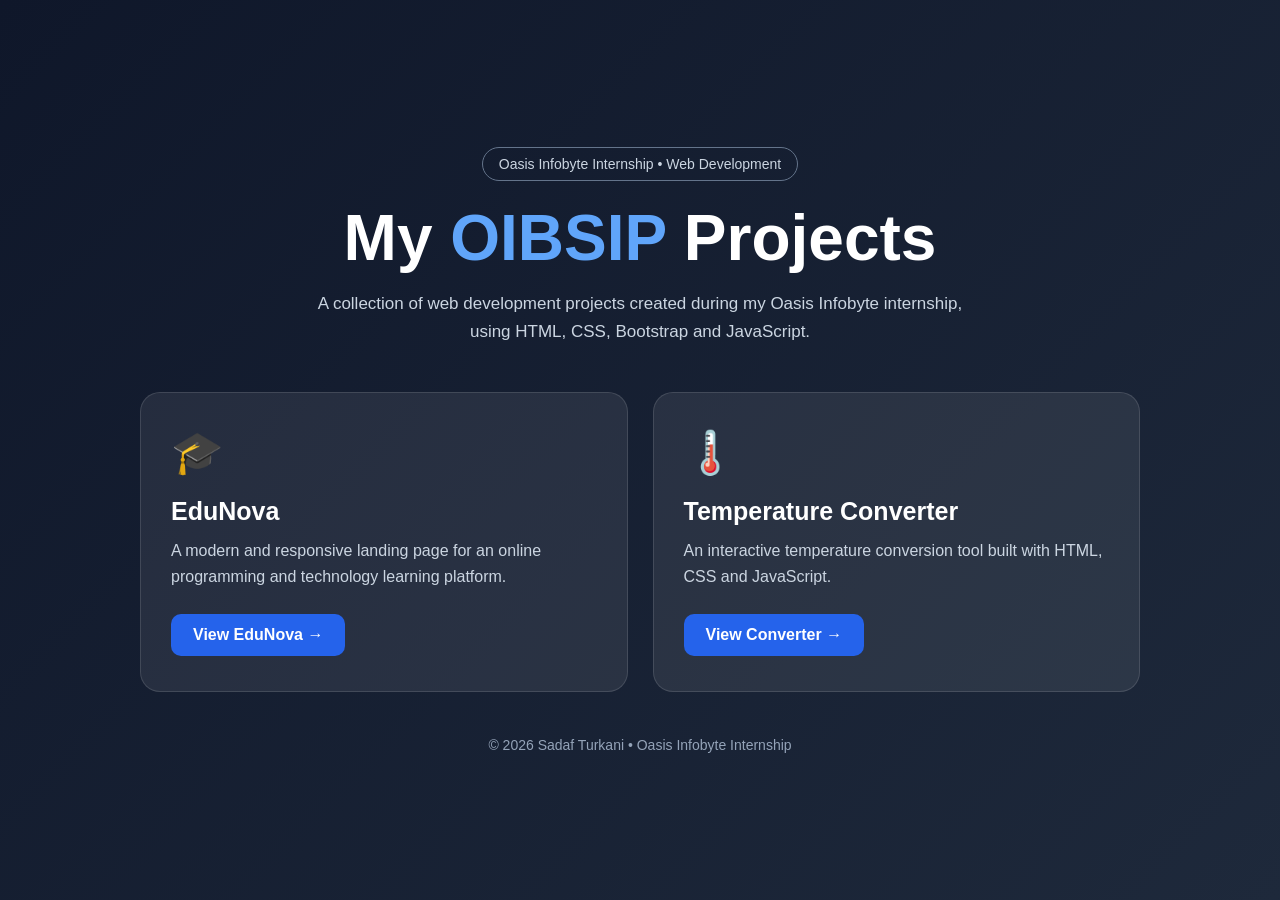
==== index.html @ 8573fe18 "Add files via upload Add OIBSIP project hub page" ====
<!DOCTYPE html>
<html lang="en">
<head>
  <meta charset="UTF-8">
  <meta name="viewport" content="width=device-width, initial-scale=1.0">

  <title>OIBSIP | Web Development Projects</title>

  <style>
    * {
      margin: 0;
      padding: 0;
      box-sizing: border-box;
    }

    body {
      min-height: 100vh;
      font-family: Arial, sans-serif;
      background: linear-gradient(135deg, #0f172a, #1e293b);
      color: #ffffff;
      display: flex;
      align-items: center;
      justify-content: center;
      padding: 40px 20px;
    }

    .container {
      width: 100%;
      max-width: 1000px;
      text-align: center;
    }

    .badge {
      display: inline-block;
      padding: 8px 16px;
      border: 1px solid #64748b;
      border-radius: 50px;
      color: #cbd5e1;
      font-size: 14px;
      margin-bottom: 20px;
    }

    h1 {
      font-size: clamp(36px, 6vw, 64px);
      margin-bottom: 15px;
    }

    .highlight {
      color: #60a5fa;
    }

    .subtitle {
      max-width: 650px;
      margin: 0 auto 45px;
      color: #cbd5e1;
      line-height: 1.7;
      font-size: 17px;
    }

    .projects {
      display: grid;
      grid-template-columns: repeat(2, 1fr);
      gap: 25px;
    }

    .card {
      background: rgba(255, 255, 255, 0.08);
      border: 1px solid rgba(255, 255, 255, 0.12);
      border-radius: 20px;
      padding: 35px 30px;
      text-align: left;
      transition: transform 0.3s ease, border-color 0.3s ease;
    }

    .card:hover {
      transform: translateY(-8px);
      border-color: #60a5fa;
    }

    .icon {
      font-size: 42px;
      margin-bottom: 20px;
    }

    .card h2 {
      margin-bottom: 12px;
      font-size: 25px;
    }

    .card p {
      color: #cbd5e1;
      line-height: 1.6;
      margin-bottom: 25px;
    }

    .button {
      display: inline-block;
      padding: 12px 22px;
      background: #2563eb;
      color: #ffffff;
      text-decoration: none;
      border-radius: 10px;
      font-weight: bold;
      transition: background 0.3s ease;
    }

    .button:hover {
      background: #1d4ed8;
    }

    footer {
      margin-top: 45px;
      color: #94a3b8;
      font-size: 14px;
    }

    @media (max-width: 700px) {
      .projects {
        grid-template-columns: 1fr;
      }

      .card {
        text-align: center;
      }
    }
  </style>
</head>

<body>

  <main class="container">

    <span class="badge">Oasis Infobyte Internship • Web Development</span>

    <h1>
      My <span class="highlight">OIBSIP</span> Projects
    </h1>

    <p class="subtitle">
      A collection of web development projects created during my
      Oasis Infobyte internship, using HTML, CSS, Bootstrap and JavaScript.
    </p>

    <section class="projects">

      <!-- Project 1 -->
      <article class="card">
        <div class="icon">🎓</div>

        <h2>EduNova</h2>

        <p>
          A modern and responsive landing page for an online programming
          and technology learning platform.
        </p>

        <a
          href="./WebDev-L1-LandingPage/"
          class="button"
          target="_blank"
        >
          View EduNova →
        </a>
      </article>

      <!-- Project 2 -->
      <article class="card">
        <div class="icon">🌡️</div>

        <h2>Temperature Converter</h2>

        <p>
          An interactive temperature conversion tool built with
          HTML, CSS and JavaScript.
        </p>

        <a
          href="./WebDev-L1-TemperatureConverter/"
          class="button"
          target="_blank"
        >
          View Converter →
        </a>
      </article>

    </section>

    <footer>
      © 2026 Sadaf Turkani • Oasis Infobyte Internship
    </footer>

  </main>

</body>
</html>
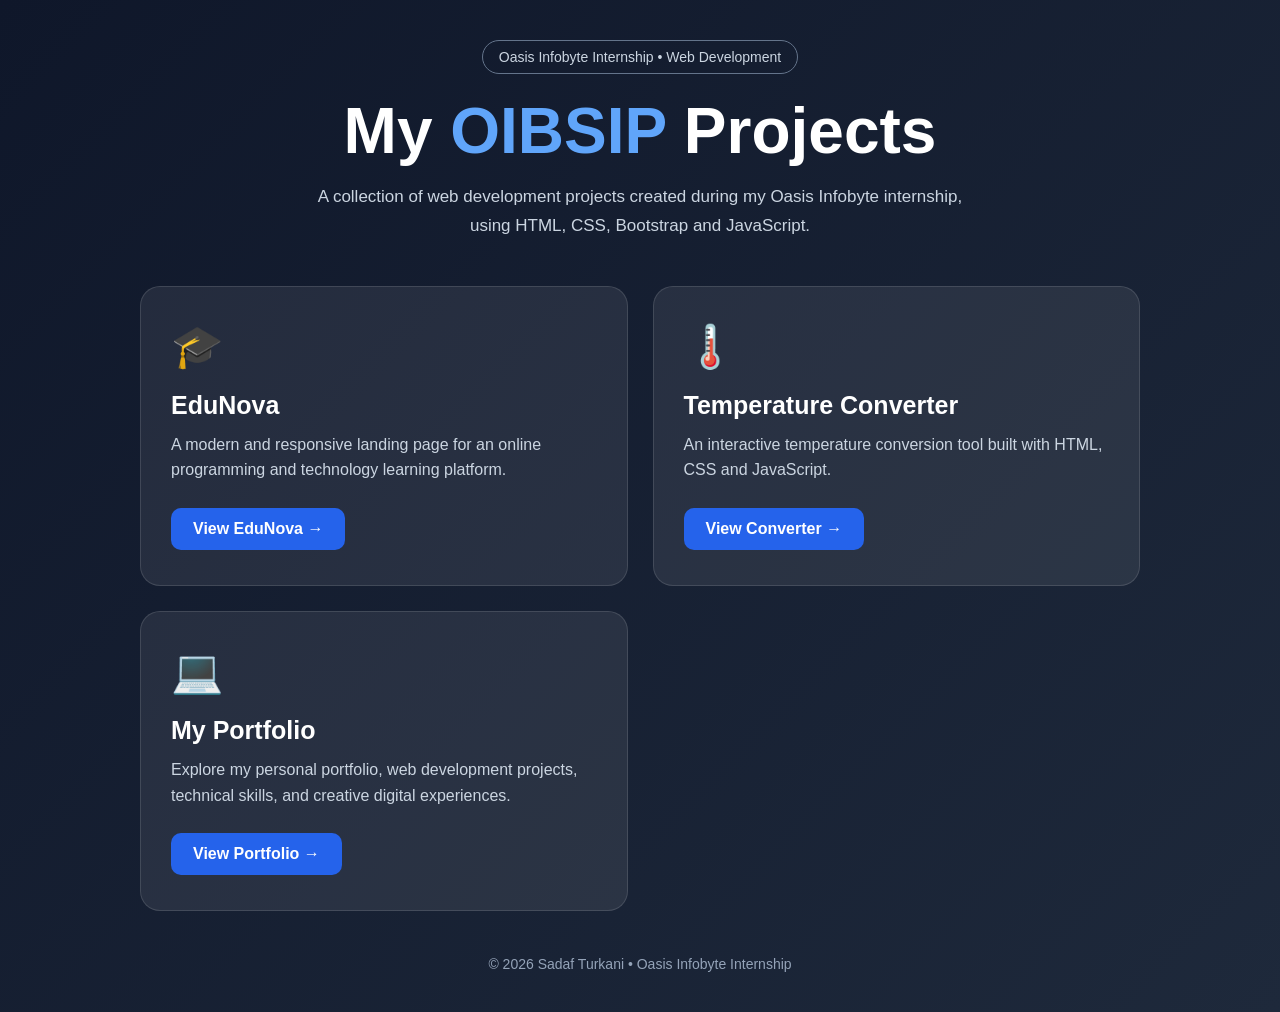
==== commit 5ceff7af: "Add project card for personal portfolio Added a new project card for 'My Portfolio' to showcase pers" ====
--- a/index.html
+++ b/index.html
@@ -182,6 +182,26 @@
           View Converter →
         </a>
       </article>
+              <!-- Project 3: Personal Portfolio -->
+        <article class="card">
+          <div class="icon">💻</div>
+
+          <h2>My Portfolio</h2>
+
+          <p>
+            Explore my personal portfolio, web development projects,
+            technical skills, and creative digital experiences.
+          </p>
+
+          <a
+            href="./sadaf-portfolio/"
+            class="button"
+            target="_blank"
+            rel="noopener noreferrer"
+          >
+            View Portfolio →
+          </a>
+        </article>
 
     </section>
 
@@ -192,4 +212,4 @@
   </main>
 
 </body>
-</html>+</html>
